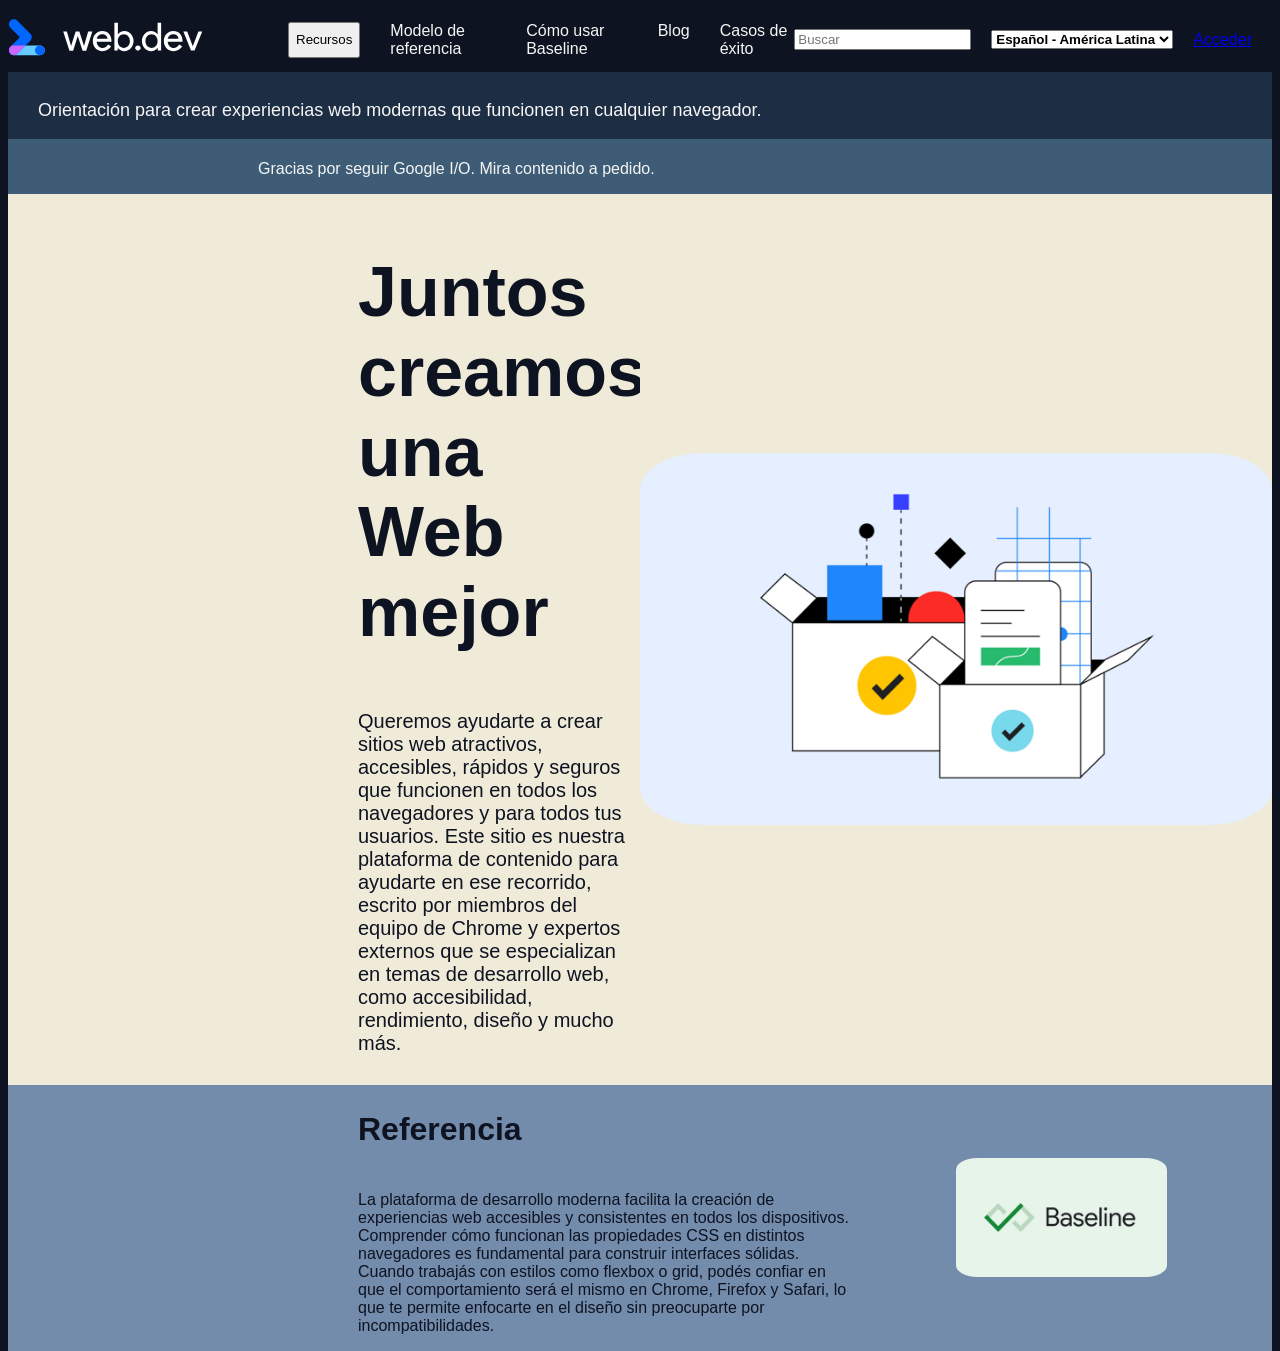
==== index_grid.html @ b3b1a706 "Flex y estilos Submenus pensados flex para ordenamiento y distribucion unica, ajuste de logo main." ====
<!DOCTYPE html>
<html lang="en">
<head>
    <meta charset="UTF-8">
    <meta name="viewport" content="width=device-width, initial-scale=1.0">
    <title>Grilla V1</title>
    <link href="./CSS/index_grid.css" rel="stylesheet"/>
</head>
<body>
    <header id="barra_menu_princ">
        <div class="menu_izq">
            <a id="logo_princ" href="./index_grid.html">
                <img src="./Imagenes/lockup-dark-theme.svg" alt="web.dev">
            </a>   
            <nav>   
                <button>Recursos</button>
                <a>Modelo de referencia</a>
                <a>Cómo usar Baseline</a>
                <a>Blog</a>
                <a>Casos de éxito</a>
            </nav>
        </div>
        <div class="menu_der">
            <div><input type="search" placeholder="Buscar"/></div>
            <select>
                <option>English</option>
                <option>Deutsch</option>
                <option selected>Español - América Latina</option>
                <option>Français</option>
                <option>Indonesia</option>
                <option>Italiano</option>
                <option>Polski</option>
                <option>Português - Brasil</option>
            </select>
            <a href ="./Formularios/form_registro.html">Acceder</a>
        </div>
    </header>

    <div class="banner_princ_1">
        <p>Orientación para crear experiencias web modernas que funcionen en cualquier navegador.</p>
    </div>

    <div class="banner_princ_2">
        <p>Gracias por seguir Google I/O. Mira contenido a pedido.</p>
    </div>

    <section class="cuerpo_pagina_info">
        <div class="articulo_main">
            <h1>Juntos creamos una Web mejor</h1>
            <p>Queremos ayudarte a crear sitios web atractivos, accesibles, rápidos y seguros que funcionen en todos los navegadores y para todos tus usuarios. Este sitio es nuestra plataforma de contenido para ayudarte en ese recorrido, escrito por miembros del equipo de Chrome y expertos externos que se especializan en temas de desarrollo web, como accesibilidad, rendimiento, diseño y mucho más.</p>
        </div>
    </section>

    <section class="cuerpo_pagina_img">
            <img src="./Imagenes/home-blue_720.png"/>
    </section>

    <footer id="pie_pagina">
        <div class="info_pie_pagina">
            <h1>Referencia</h1>
            <p>La plataforma de desarrollo moderna facilita la creación de experiencias web accesibles y consistentes en todos los dispositivos. Comprender cómo funcionan las propiedades CSS en distintos navegadores es fundamental para construir interfaces sólidas. Cuando trabajás con estilos como flexbox o grid, podés confiar en que el comportamiento será el mismo en Chrome, Firefox y Safari, lo que te permite enfocarte en el diseño sin preocuparte por incompatibilidades.</p> 
        </div>
        <div class="img_pie_pagina">
            <img src="./Imagenes/baseline-wordmark_480.png"/>
        </div>
    </footer>
</body>
</html>
---- CSS/index_grid.css ----
html {
    height: 100%;
}

* {
    box-sizing: border-box;
}

body {
    background-color: #0d1321;
    height: 100%;
    display: grid;
    grid-template-rows: 0.4fr 0.5fr 0.4fr 3fr 1.4fr;
    grid-template-columns: 50% 50%;
}

header {
    display: flex;
    color: whitesmoke;
    justify-content: space-between;
    font-family:'Trebuchet MS', 'Lucida Sans Unicode', 'Lucida Grande', 'Lucida Sans', Arial, sans-serif;
    grid-row: 1;
    grid-column: 1 / 3;
}

#logo_princ img {
    width: 200px;
    height: auto;
}

.menu_izq {
    display: flex;
    align-items: center;
    gap: 80px;
}

.menu_izq nav {
    display: flex;
    gap: 30px;
}

.menu_der {
    display: flex;
    align-items: center;
    gap: 20px;
    padding-right: 20px;
}

.menu_der select {
    font-family:'Trebuchet MS', 'Lucida Sans Unicode', 'Lucida Grande', 'Lucida Sans', Arial, sans-serif;
    font-size: normal;
    font-weight: 600;
}

.banner_princ_1 {
    font-family:'Trebuchet MS', 'Lucida Sans Unicode', 'Lucida Grande', 'Lucida Sans', Arial, sans-serif;
    color: whitesmoke;
    background-color: #1d2d44;
    grid-row: 2;
    grid-column: 1 / 3;
    padding-top: 10px;
    padding-left: 30px;
    font-weight: 500;
    font-size: large;
}

.banner_princ_2 {
    font-family:'Trebuchet MS', 'Lucida Sans Unicode', 'Lucida Grande', 'Lucida Sans', Arial, sans-serif;
    color: whitesmoke;
    background-color: #3e5c76;
    grid-row: 3;
    grid-column: 1 / 3;
    padding-top: 5px;
    padding-left: 250px;

}

/*------------------------------------------*/

.cuerpo_pagina_info {
    display: flex;
    flex-direction: column;
    background-color: #f0ebd8; 
    grid-row: 4;
    grid-column: 1 / 2;
    font-family:'Trebuchet MS', 'Lucida Sans Unicode', 'Lucida Grande', 'Lucida Sans', Arial, sans-serif;
}

.cuerpo_pagina_img {
    display: flex;
    align-items: center;
    justify-content: center;
    background-color: #f0ebd8;
    grid-row: 4;
    grid-column: 2 / 3;
}

.cuerpo_pagina_img img {
    max-width: 100%;
    height: auto;
    border-radius: 10%;
}

.articulo_main h1,
.articulo_main p {
    color: #0d1321;
    padding-left: 350px;
}

.articulo_main h1 {
    font-size : 70px;
}

.articulo_main p {
    font-size : 20px;
    padding-bottom: 10px;
}

/*------------------------------------------*/

footer {
    display: grid;
    background-color: #748cab;
    grid-row: 5;
    grid-column: 1 / 3;
    grid-template-columns: 2fr 1fr;
}

.info_pie_pagina {
    display: flex;
    flex-direction: column;
    grid-column: 1 / 2;
    font-family:'Trebuchet MS', 'Lucida Sans Unicode', 'Lucida Grande', 'Lucida Sans', Arial, sans-serif;
}

.info_pie_pagina h1,
.info_pie_pagina p  {
    color: #0d1321;
    padding-top: 5px;
    padding-left: 350px;
}

.info_pie_pagina h1 {
    font-weight: 900;
}

.img_pie_pagina {
    display: flex;
    align-items: center;
    justify-content: center;
    background-color: #748cab;
    grid-column: 2 / 3;
}

.img_pie_pagina img {
    max-width: 50%;
    height: auto;
    border-radius: 10%;
}
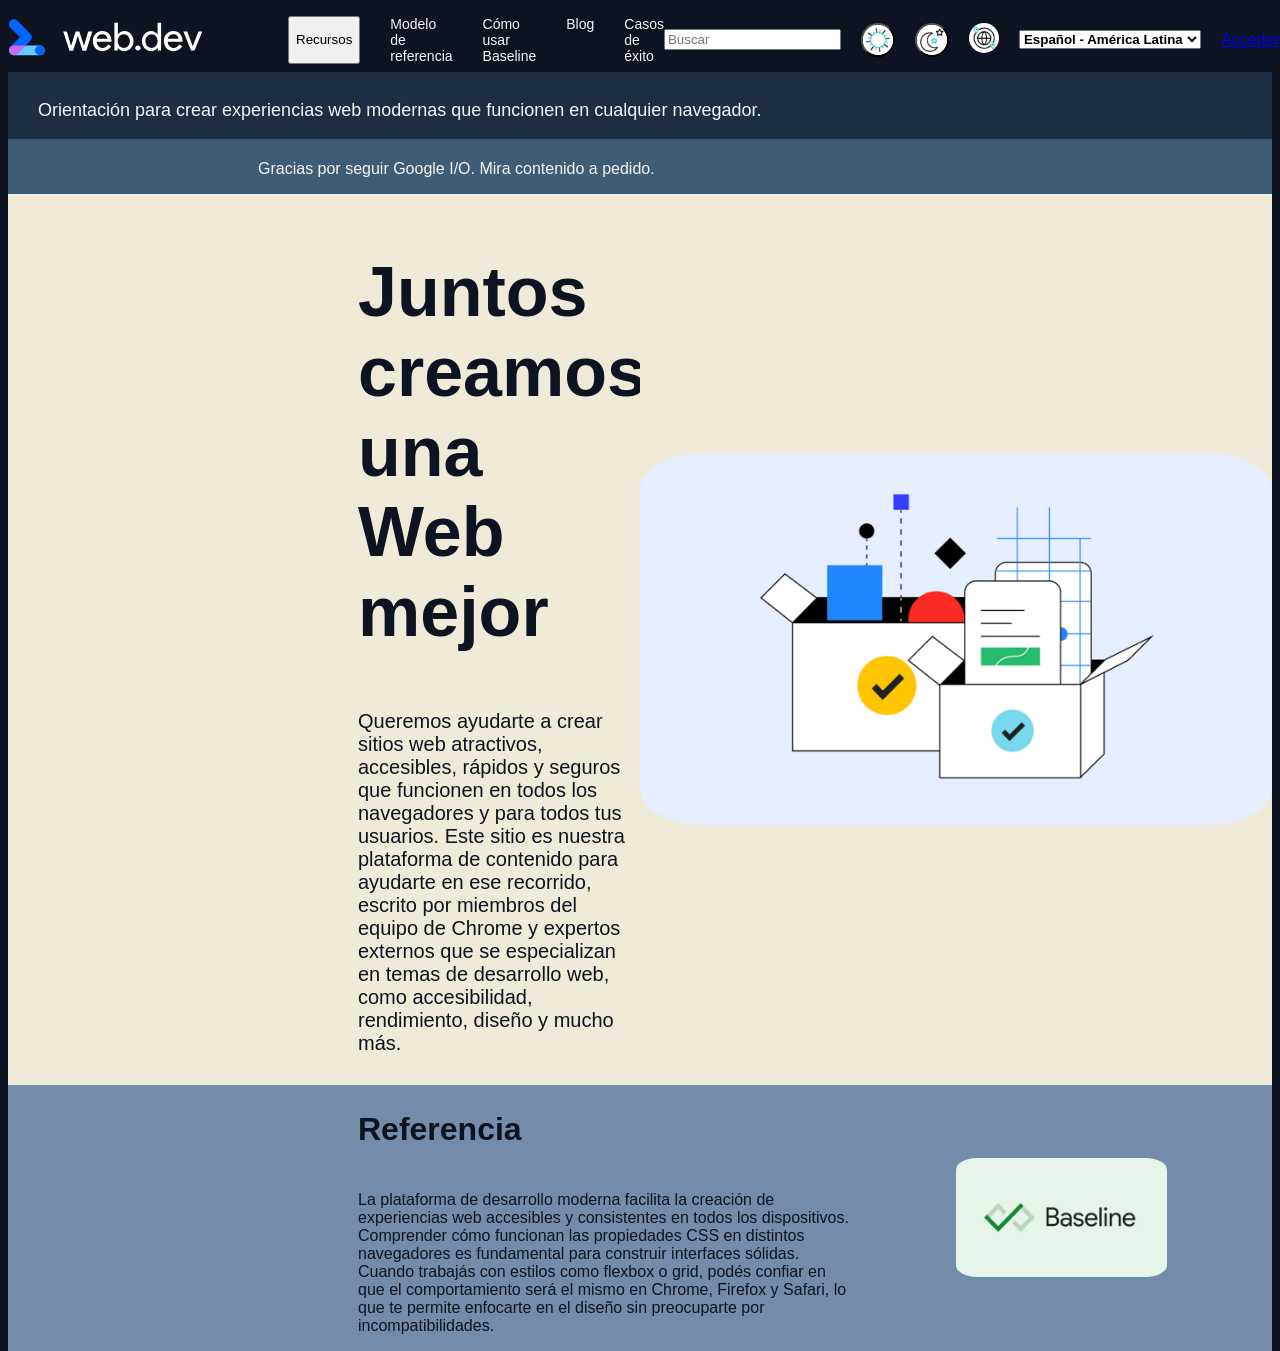
==== commit d5d67ff4: "Imagenes e Iconos Se agregan al proyecto las imagenes locales de los iconos de modo oscuro y claro (" ====
--- a/index_grid.html
+++ b/index_grid.html
@@ -21,7 +21,18 @@
             </nav>
         </div>
         <div class="menu_der">
-            <div><input type="search" placeholder="Buscar"/></div>
+            <div>
+                <input type="search" placeholder="Buscar"/>
+            </div>
+            <button type="button">
+                <img src="./Imagenes/sol.gif" alt="modo_claro"/>
+            </button>
+            <button type="button">
+                <img src="./Imagenes/noche.gif" alt="modo_oscuro"/>
+            </button>
+            <div>
+                <img src="./Imagenes/alrededor-del-mundo.gif"/>
+            </div>
             <select>
                 <option>English</option>
                 <option>Deutsch</option>
--- a/CSS/index_grid.css
+++ b/CSS/index_grid.css
@@ -26,6 +26,8 @@
 #logo_princ img {
     width: 200px;
     height: auto;
+    padding: 0;
+    line-height: 0;
 }
 
 .menu_izq {
@@ -36,6 +38,7 @@
 
 .menu_izq nav {
     display: flex;
+    font-size: 14px;
     gap: 30px;
 }
 
@@ -51,6 +54,25 @@
     font-size: normal;
     font-weight: 600;
 }
+
+.menu_der button img,
+.menu_der div img { 
+    width: 30px;
+    height: auto;
+}
+
+.menu_der div img { 
+    border-radius: 50%;
+} 
+
+.menu_der button {
+    overflow: hidden;
+    border-radius: 100%;
+    padding: 0;
+    line-height: 0;
+}
+
+/*------------------------------------------*/
 
 .banner_princ_1 {
     font-family:'Trebuchet MS', 'Lucida Sans Unicode', 'Lucida Grande', 'Lucida Sans', Arial, sans-serif;
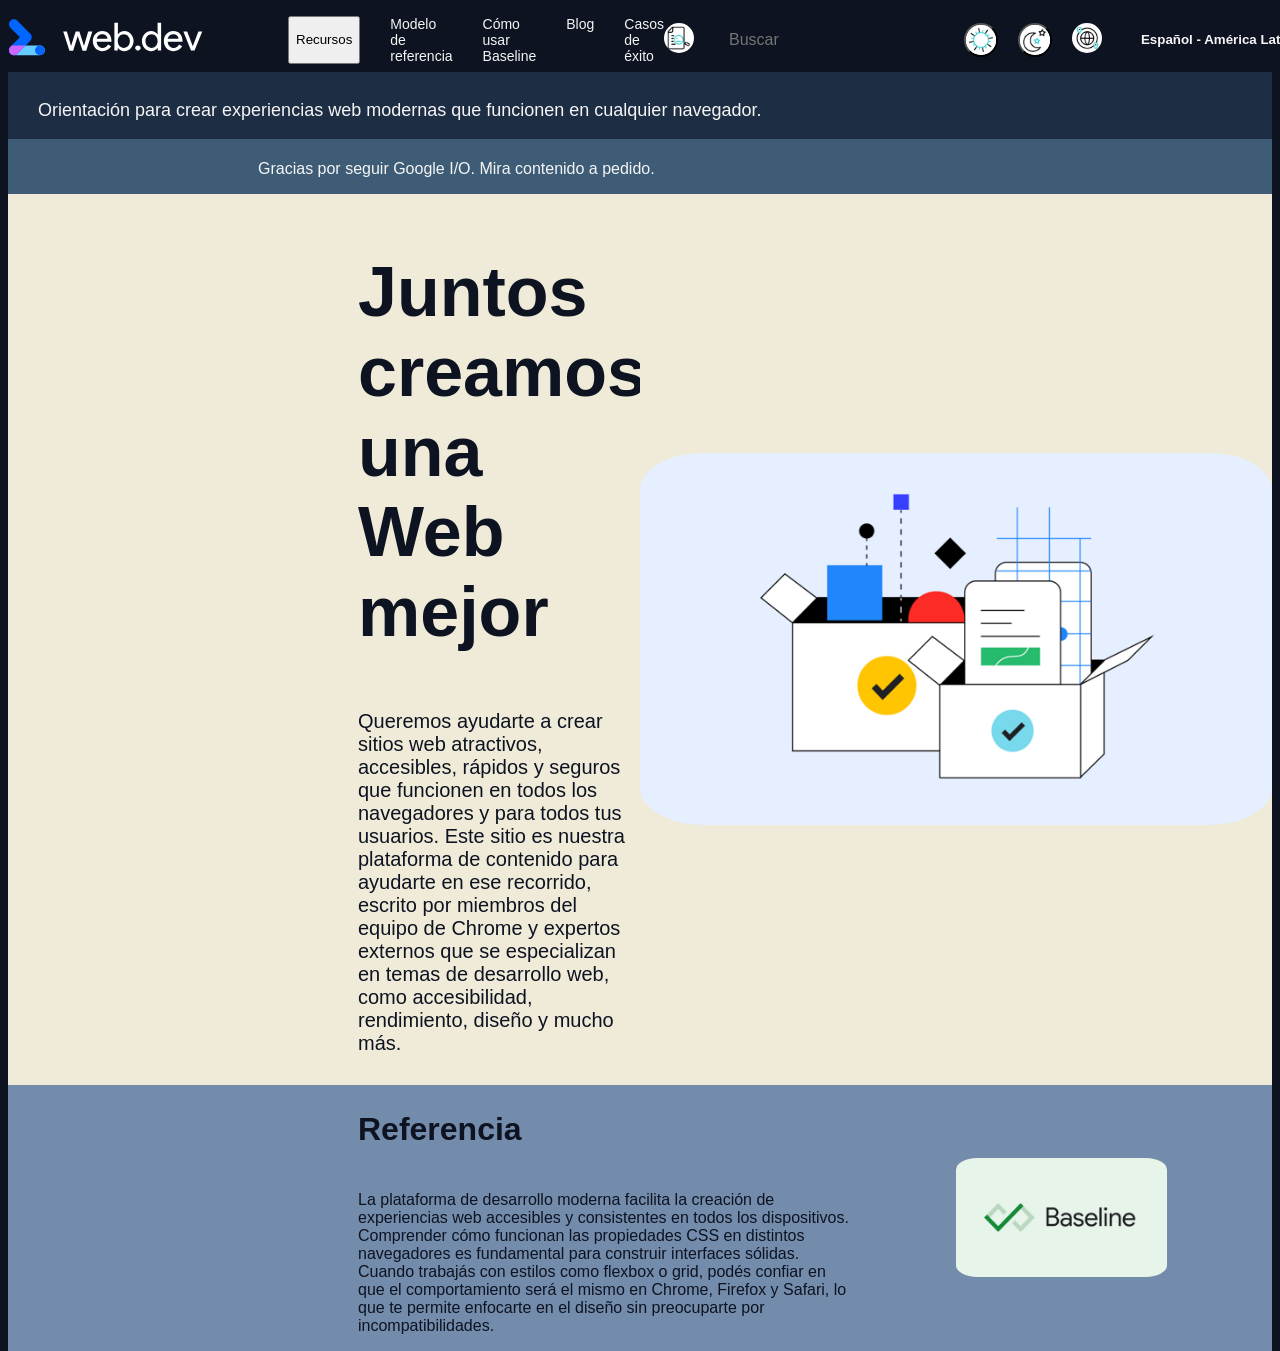
==== commit 3b63fb6e: "Icono y estilos Se agrega icono de busqueda, y se modifican estilos de input de barra de busqueda y " ====
--- a/index_grid.html
+++ b/index_grid.html
@@ -21,6 +21,9 @@
             </nav>
         </div>
         <div class="menu_der">
+            <div>
+                <img src="./Imagenes/buscar.gif"/>
+            </div>
             <div>
                 <input type="search" placeholder="Buscar"/>
             </div>
--- a/CSS/index_grid.css
+++ b/CSS/index_grid.css
@@ -12,13 +12,13 @@
     display: grid;
     grid-template-rows: 0.4fr 0.5fr 0.4fr 3fr 1.4fr;
     grid-template-columns: 50% 50%;
+    font-family:'Trebuchet MS', 'Lucida Sans Unicode', 'Lucida Grande', 'Lucida Sans', Arial, sans-serif;
 }
 
 header {
     display: flex;
     color: whitesmoke;
     justify-content: space-between;
-    font-family:'Trebuchet MS', 'Lucida Sans Unicode', 'Lucida Grande', 'Lucida Sans', Arial, sans-serif;
     grid-row: 1;
     grid-column: 1 / 3;
 }
@@ -50,9 +50,23 @@
 }
 
 .menu_der select {
-    font-family:'Trebuchet MS', 'Lucida Sans Unicode', 'Lucida Grande', 'Lucida Sans', Arial, sans-serif;
+    font-family: "Google Sans", "Noto Sans", "Noto Sans JP", "Noto Sans KR", "Noto Naskh Arabic", "Noto Sans Thai", "Noto Sans Hebrew", "Noto Sans Bengali", sans-serif;
     font-size: normal;
     font-weight: 600;
+    background-color: #0d1321;
+    color: whitesmoke;
+    border-radius: 20px;
+    border: none;
+    padding: 8px 15px;
+}
+
+.menu_der input {
+    background-color: #0d1321;
+    color: whitesmoke;
+    border-radius: 20px;
+    border: none;
+    padding: 8px 15px;
+    font-size: 16px;
 }
 
 .menu_der button img,
@@ -72,10 +86,16 @@
     line-height: 0;
 }
 
+.menu_der a {
+    color: whitesmoke;
+    font-size: normal;
+    font-weight: 600;
+    text-decoration: none;
+}
+
 /*------------------------------------------*/
 
 .banner_princ_1 {
-    font-family:'Trebuchet MS', 'Lucida Sans Unicode', 'Lucida Grande', 'Lucida Sans', Arial, sans-serif;
     color: whitesmoke;
     background-color: #1d2d44;
     grid-row: 2;
@@ -87,7 +107,6 @@
 }
 
 .banner_princ_2 {
-    font-family:'Trebuchet MS', 'Lucida Sans Unicode', 'Lucida Grande', 'Lucida Sans', Arial, sans-serif;
     color: whitesmoke;
     background-color: #3e5c76;
     grid-row: 3;
@@ -105,7 +124,6 @@
     background-color: #f0ebd8; 
     grid-row: 4;
     grid-column: 1 / 2;
-    font-family:'Trebuchet MS', 'Lucida Sans Unicode', 'Lucida Grande', 'Lucida Sans', Arial, sans-serif;
 }
 
 .cuerpo_pagina_img {
@@ -152,7 +170,6 @@
     display: flex;
     flex-direction: column;
     grid-column: 1 / 2;
-    font-family:'Trebuchet MS', 'Lucida Sans Unicode', 'Lucida Grande', 'Lucida Sans', Arial, sans-serif;
 }
 
 .info_pie_pagina h1,
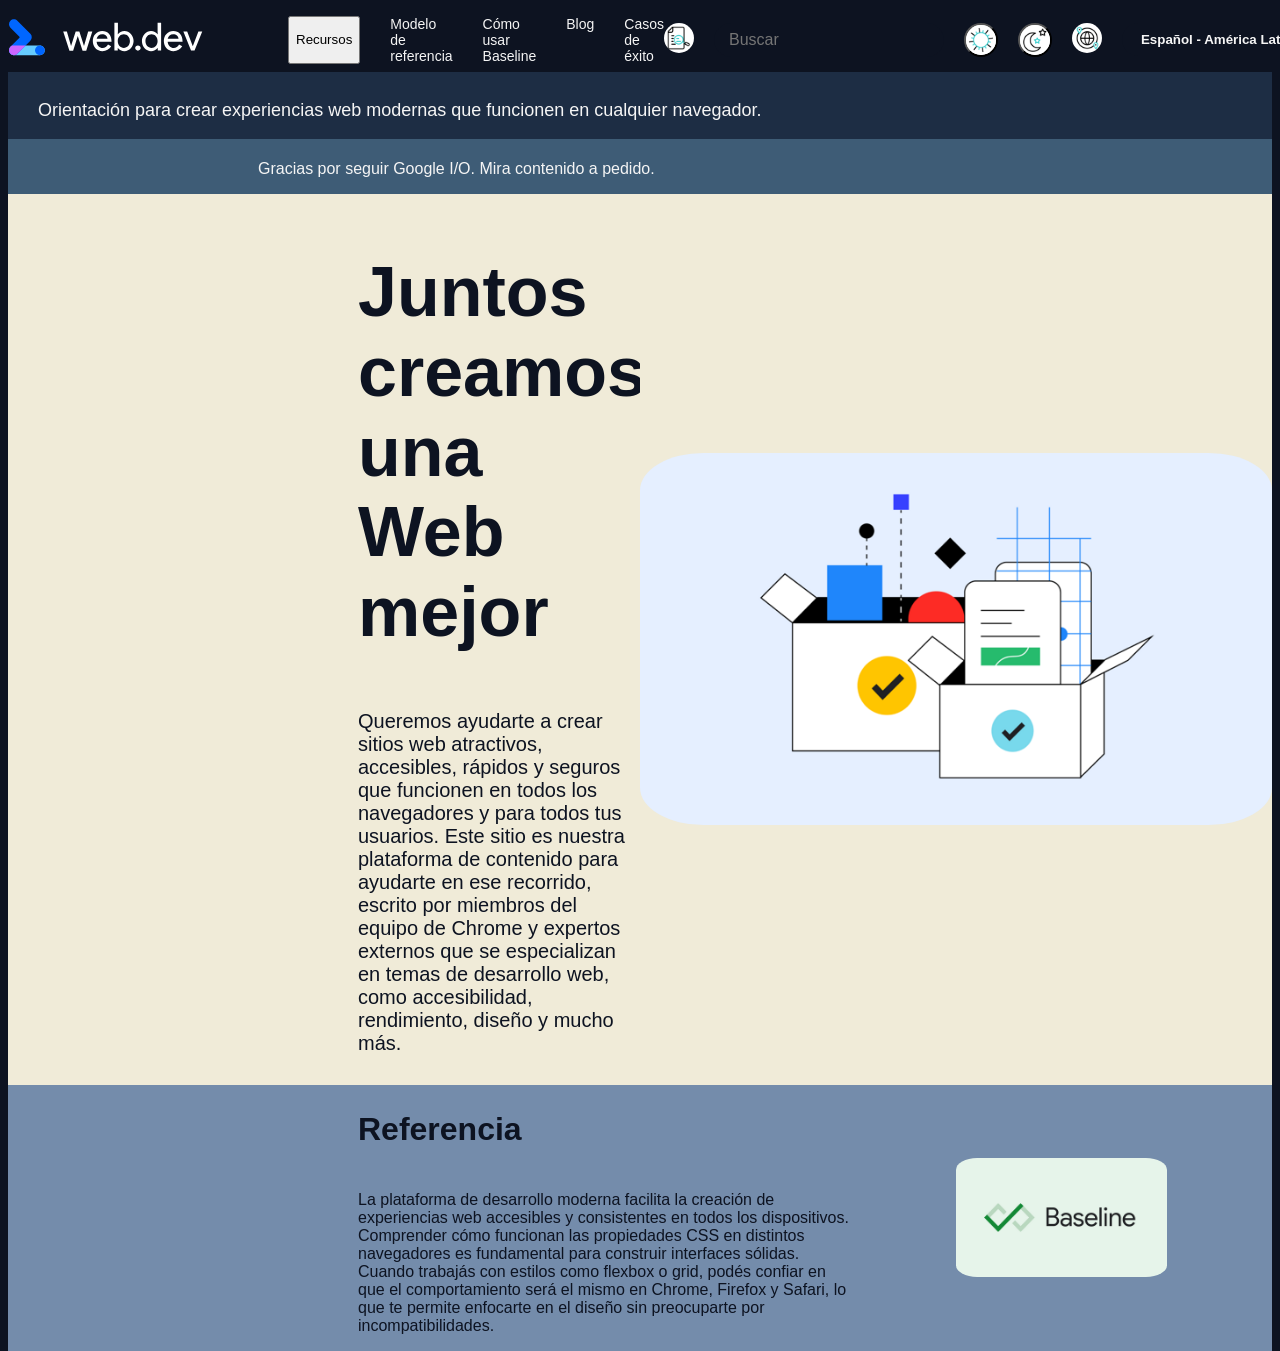
==== commit 5ff35d64: "Logica de botones Se agrega pequeña logica de cursor sobre barra de busqueda input, iconos de modo c" ====
--- a/index_grid.html
+++ b/index_grid.html
@@ -13,7 +13,7 @@
                 <img src="./Imagenes/lockup-dark-theme.svg" alt="web.dev">
             </a>   
             <nav>   
-                <button>Recursos</button>
+                <button type="button">Recursos</button>
                 <a>Modelo de referencia</a>
                 <a>Cómo usar Baseline</a>
                 <a>Blog</a>
--- a/CSS/index_grid.css
+++ b/CSS/index_grid.css
@@ -26,8 +26,6 @@
 #logo_princ img {
     width: 200px;
     height: auto;
-    padding: 0;
-    line-height: 0;
 }
 
 .menu_izq {
@@ -40,6 +38,10 @@
     display: flex;
     font-size: 14px;
     gap: 30px;
+}
+
+.menu_izq nav button:hover {
+    cursor: pointer;
 }
 
 .menu_der {
@@ -69,6 +71,11 @@
     font-size: 16px;
 }
 
+.menu_der input:hover {
+    background-color: #233b6d;
+    cursor: text;
+}
+
 .menu_der button img,
 .menu_der div img { 
     width: 30px;
@@ -86,6 +93,10 @@
     line-height: 0;
 }
 
+.menu_der button,select:hover {
+    cursor: pointer;
+}
+
 .menu_der a {
     color: whitesmoke;
     font-size: normal;
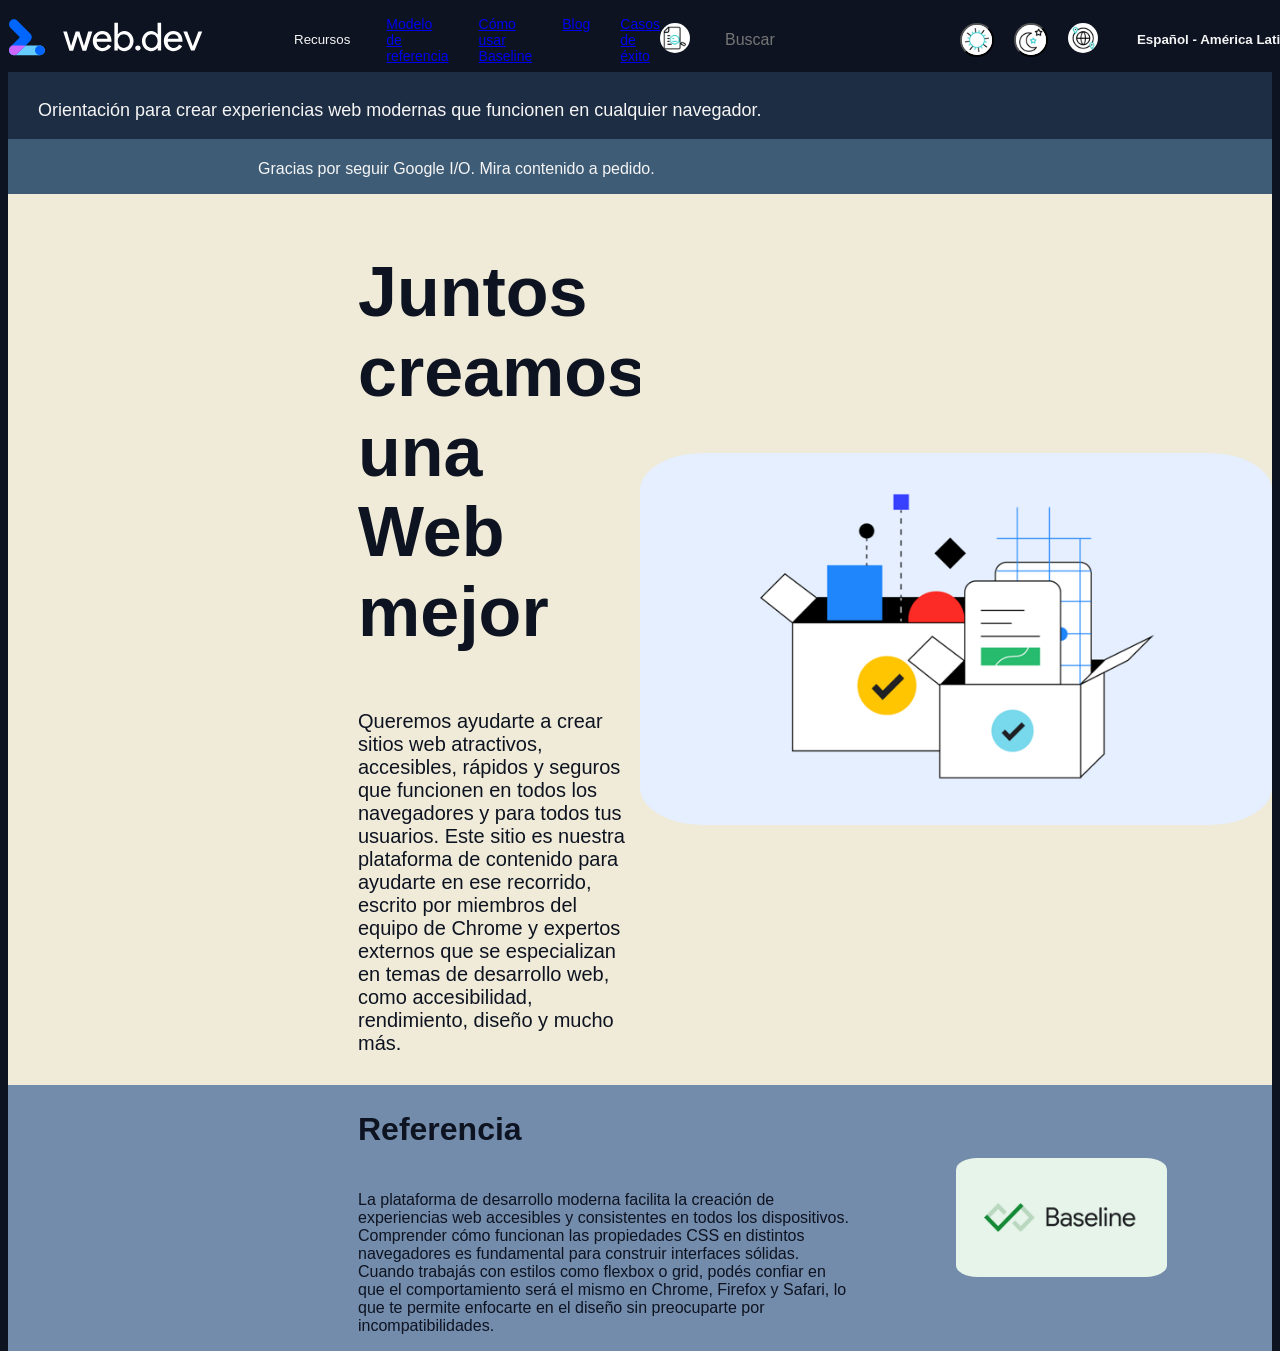
==== commit 0f966615: "URL de referencia Se agregan a etiquetas de links de navegacion url reales a pagina maqueta para mas" ====
--- a/index_grid.html
+++ b/index_grid.html
@@ -14,10 +14,10 @@
             </a>   
             <nav>   
                 <button type="button">Recursos</button>
-                <a>Modelo de referencia</a>
-                <a>Cómo usar Baseline</a>
-                <a>Blog</a>
-                <a>Casos de éxito</a>
+                <a href="https://web.dev/baseline?hl=es-419">Modelo de referencia</a>
+                <a href="https://web.dev/how-to-use-baseline?hl=es-419">Cómo usar Baseline</a>
+                <a href="https://web.dev/blog?hl=es-419">Blog</a>
+                <a href="https://web.dev/case-studies?hl=es-419">Casos de éxito</a>
             </nav>
         </div>
         <div class="menu_der">
--- a/CSS/index_grid.css
+++ b/CSS/index_grid.css
@@ -40,6 +40,12 @@
     gap: 30px;
 }
 
+.menu_izq nav button {
+    background-color: #0d1321;
+    color: whitesmoke;
+    border: none;
+}
+
 .menu_izq nav button:hover {
     cursor: pointer;
 }
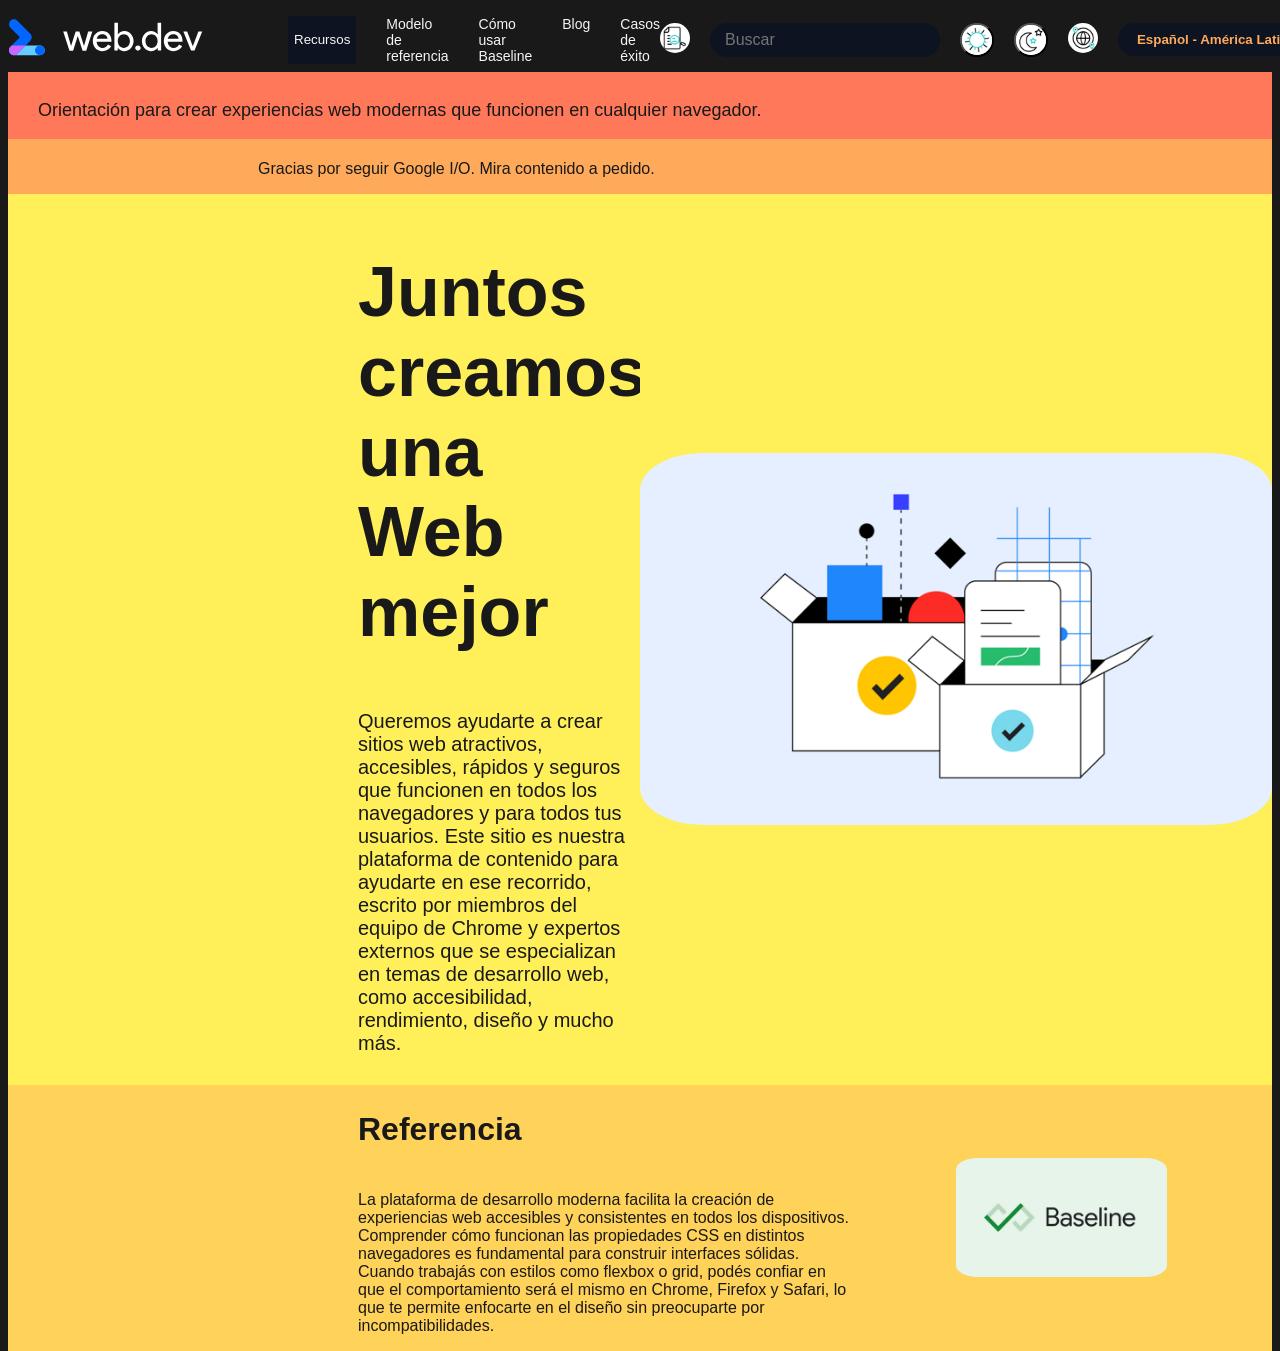
==== commit cd2acf10: "Modo Claro Se copia archivo css principal (modo oscuro) y solo se modifican colores de funtes para s" ====
--- a/index_grid.html
+++ b/index_grid.html
@@ -5,6 +5,7 @@
     <meta name="viewport" content="width=device-width, initial-scale=1.0">
     <title>Grilla V1</title>
     <link href="./CSS/index_grid.css" rel="stylesheet"/>
+    <link href="./CSS/index_grid_claro.css" rel="stylesheet"/>
 </head>
 <body>
     <header id="barra_menu_princ">
--- a/CSS/index_grid.css
+++ b/CSS/index_grid.css
@@ -40,6 +40,11 @@
     gap: 30px;
 }
 
+.menu_izq nav a{
+    color: whitesmoke;
+    text-decoration: none;
+}
+
 .menu_izq nav button {
     background-color: #0d1321;
     color: whitesmoke;
--- a/CSS/index_grid_claro.css
+++ b/CSS/index_grid_claro.css
@@ -0,0 +1,222 @@
+html {
+    height: 100%;
+}
+
+* {
+    box-sizing: border-box;
+}
+
+body {
+    background-color: #191919;
+    height: 100%;
+    display: grid;
+    grid-template-rows: 0.4fr 0.5fr 0.4fr 3fr 1.4fr;
+    grid-template-columns: 50% 50%;
+    font-family:'Trebuchet MS', 'Lucida Sans Unicode', 'Lucida Grande', 'Lucida Sans', Arial, sans-serif;
+}
+
+header {
+    display: flex;
+    color: whitesmoke;
+    justify-content: space-between;
+    grid-row: 1;
+    grid-column: 1 / 3;
+}
+
+#logo_princ img {
+    width: 200px;
+    height: auto;
+}
+
+.menu_izq {
+    display: flex;
+    align-items: center;
+    gap: 80px;
+}
+
+.menu_izq nav {
+    display: flex;
+    font-size: 14px;
+    gap: 30px;
+}
+
+.menu_izq nav a{
+    color: whitesmoke;
+    text-decoration: none;
+}
+
+.menu_izq nav button {
+    background-color: #0d1321;
+    color: whitesmoke;
+    border: none;
+}
+
+.menu_izq nav button:hover {
+    cursor: pointer;
+}
+
+.menu_der {
+    display: flex;
+    align-items: center;
+    gap: 20px;
+    padding-right: 20px;
+}
+
+.menu_der select {
+    font-family: "Google Sans", "Noto Sans", "Noto Sans JP", "Noto Sans KR", "Noto Naskh Arabic", "Noto Sans Thai", "Noto Sans Hebrew", "Noto Sans Bengali", sans-serif;
+    font-size: normal;
+    font-weight: 600;
+    background-color: #0d1321;
+    color: #FFAA5A;
+    border-radius: 20px;
+    border: none;
+    padding: 8px 15px;
+}
+
+.menu_der input {
+    background-color: #0d1321;
+    color: #FFAA5A;
+    border-radius: 20px;
+    border: none;
+    padding: 8px 15px;
+    font-size: 16px;
+}
+
+.menu_der input:hover {
+    background-color: #fff696;
+    color: #191919;
+    cursor: text;
+}
+
+.menu_der button img,
+.menu_der div img { 
+    width: 30px;
+    height: auto;
+}
+
+.menu_der div img { 
+    border-radius: 50%;
+} 
+
+.menu_der button {
+    overflow: hidden;
+    border-radius: 100%;
+    padding: 0;
+    line-height: 0;
+}
+
+.menu_der button,select:hover {
+    cursor: pointer;
+}
+
+.menu_der a {
+    color: #FFAA5A;
+    font-size: normal;
+    font-weight: 600;
+    text-decoration: none;
+}
+
+/*------------------------------------------*/
+
+.banner_princ_1 {
+    color: #191919;
+    background-color: #FF785A;
+    grid-row: 2;
+    grid-column: 1 / 3;
+    padding-top: 10px;
+    padding-left: 30px;
+    font-weight: 500;
+    font-size: large;
+}
+
+.banner_princ_2 {
+    color: #191919;
+    background-color: #FFAA5A;
+    grid-row: 3;
+    grid-column: 1 / 3;
+    padding-top: 5px;
+    padding-left: 250px;
+
+}
+
+/*------------------------------------------*/
+
+.cuerpo_pagina_info {
+    display: flex;
+    flex-direction: column;
+    background-color: #FFF05A; 
+    grid-row: 4;
+    grid-column: 1 / 2;
+}
+
+.cuerpo_pagina_img {
+    display: flex;
+    align-items: center;
+    justify-content: center;
+    background-color: #FFF05A;
+    grid-row: 4;
+    grid-column: 2 / 3;
+}
+
+.cuerpo_pagina_img img {
+    max-width: 100%;
+    height: auto;
+    border-radius: 10%;
+}
+
+.articulo_main h1,
+.articulo_main p {
+    color: #191919;
+    padding-left: 350px;
+}
+
+.articulo_main h1 {
+    font-size : 70px;
+}
+
+.articulo_main p {
+    font-size : 20px;
+    padding-bottom: 10px;
+}
+
+/*------------------------------------------*/
+
+footer {
+    display: grid;
+    background-color: #FFD25A;
+    grid-row: 5;
+    grid-column: 1 / 3;
+    grid-template-columns: 2fr 1fr;
+}
+
+.info_pie_pagina {
+    display: flex;
+    flex-direction: column;
+    grid-column: 1 / 2;
+}
+
+.info_pie_pagina h1,
+.info_pie_pagina p  {
+    color: #191919;
+    padding-top: 5px;
+    padding-left: 350px;
+}
+
+.info_pie_pagina h1 {
+    font-weight: 900;
+}
+
+.img_pie_pagina {
+    display: flex;
+    align-items: center;
+    justify-content: center;
+    background-color: #FFD25A;
+    grid-column: 2 / 3;
+}
+
+.img_pie_pagina img {
+    max-width: 50%;
+    height: auto;
+    border-radius: 10%;
+}
+
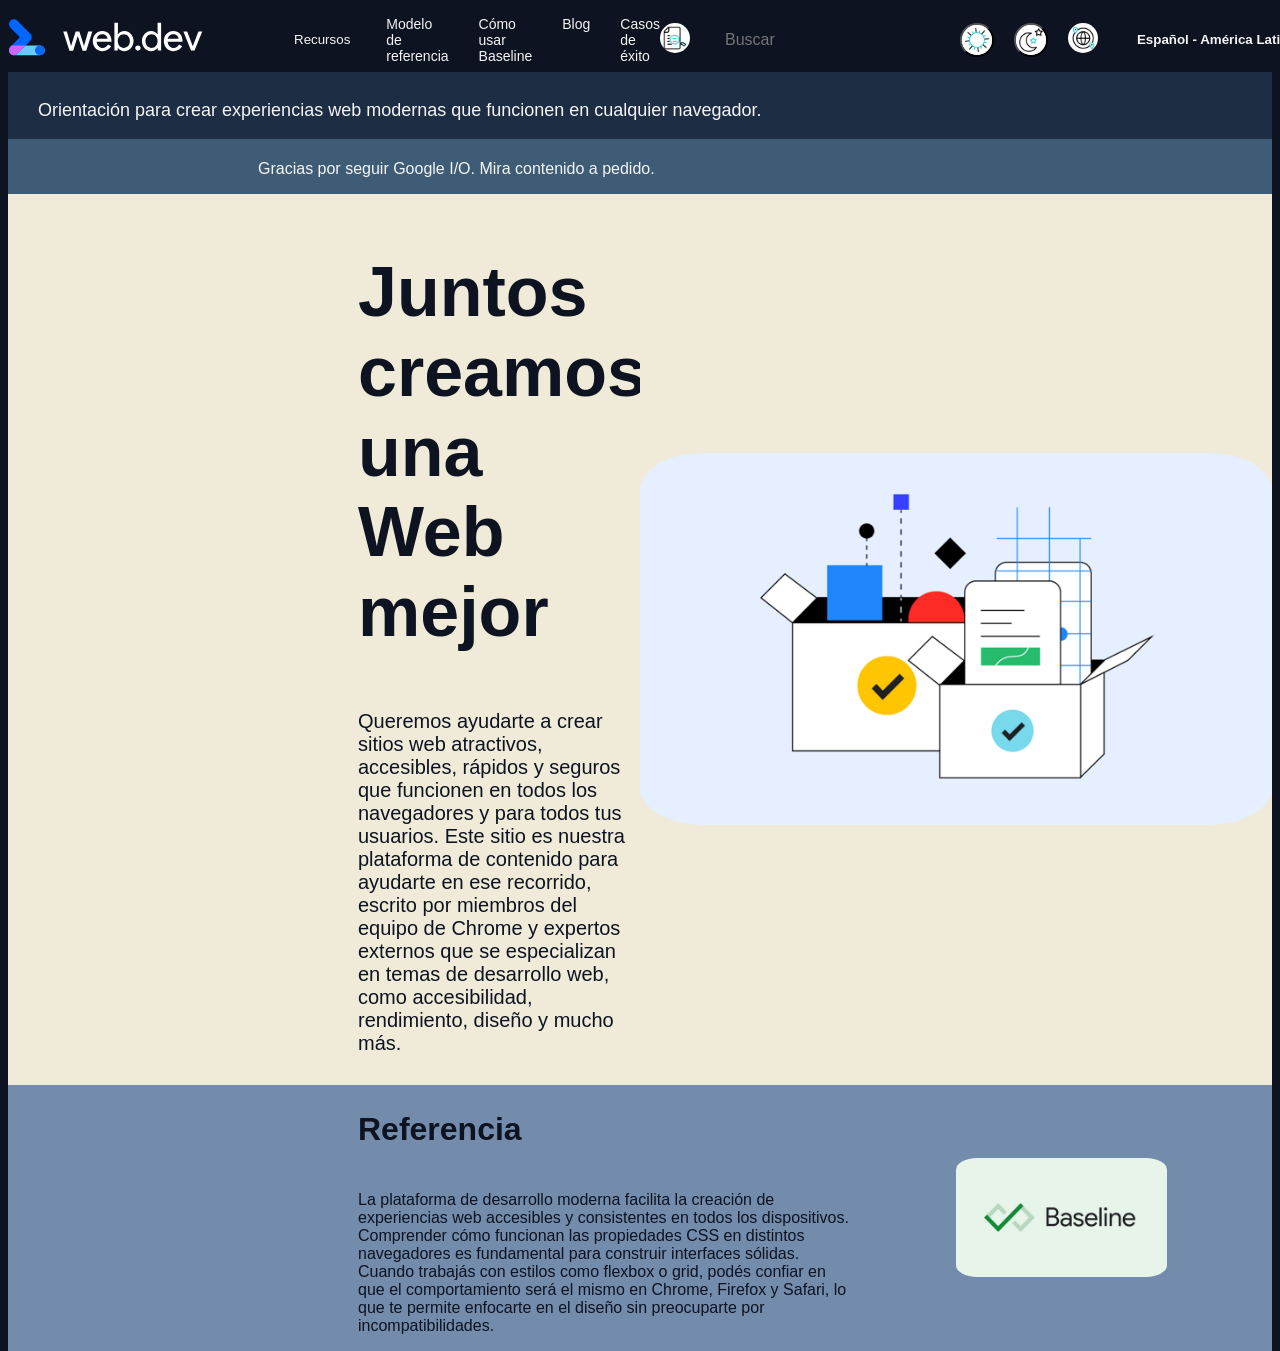
==== commit fc7d79dd: "Comenta CSS Se comenta css con modo claro hasta ver la forma de relacionarlo con el boton" ====
--- a/index_grid.html
+++ b/index_grid.html
@@ -5,7 +5,7 @@
     <meta name="viewport" content="width=device-width, initial-scale=1.0">
     <title>Grilla V1</title>
     <link href="./CSS/index_grid.css" rel="stylesheet"/>
-    <link href="./CSS/index_grid_claro.css" rel="stylesheet"/>
+    <!-- <link href="./CSS/index_grid_claro.css" rel="stylesheet"/> -->
 </head>
 <body>
     <header id="barra_menu_princ">
--- a/CSS/index_grid_claro.css
+++ b/CSS/index_grid_claro.css
@@ -120,7 +120,7 @@
 
 .banner_princ_1 {
     color: #191919;
-    background-color: #FF785A;
+    background-color: #ff8d73;
     grid-row: 2;
     grid-column: 1 / 3;
     padding-top: 10px;
@@ -131,7 +131,7 @@
 
 .banner_princ_2 {
     color: #191919;
-    background-color: #FFAA5A;
+    background-color: #ffb875;
     grid-row: 3;
     grid-column: 1 / 3;
     padding-top: 5px;
@@ -144,7 +144,7 @@
 .cuerpo_pagina_info {
     display: flex;
     flex-direction: column;
-    background-color: #FFF05A; 
+    background-color: #f8ef93; 
     grid-row: 4;
     grid-column: 1 / 2;
 }
@@ -153,7 +153,7 @@
     display: flex;
     align-items: center;
     justify-content: center;
-    background-color: #FFF05A;
+    background-color: #f8ef93;
     grid-row: 4;
     grid-column: 2 / 3;
 }
@@ -183,7 +183,7 @@
 
 footer {
     display: grid;
-    background-color: #FFD25A;
+    background-color: #fcd467;
     grid-row: 5;
     grid-column: 1 / 3;
     grid-template-columns: 2fr 1fr;
@@ -210,7 +210,7 @@
     display: flex;
     align-items: center;
     justify-content: center;
-    background-color: #FFD25A;
+    background-color: #fcd467;
     grid-column: 2 / 3;
 }
 
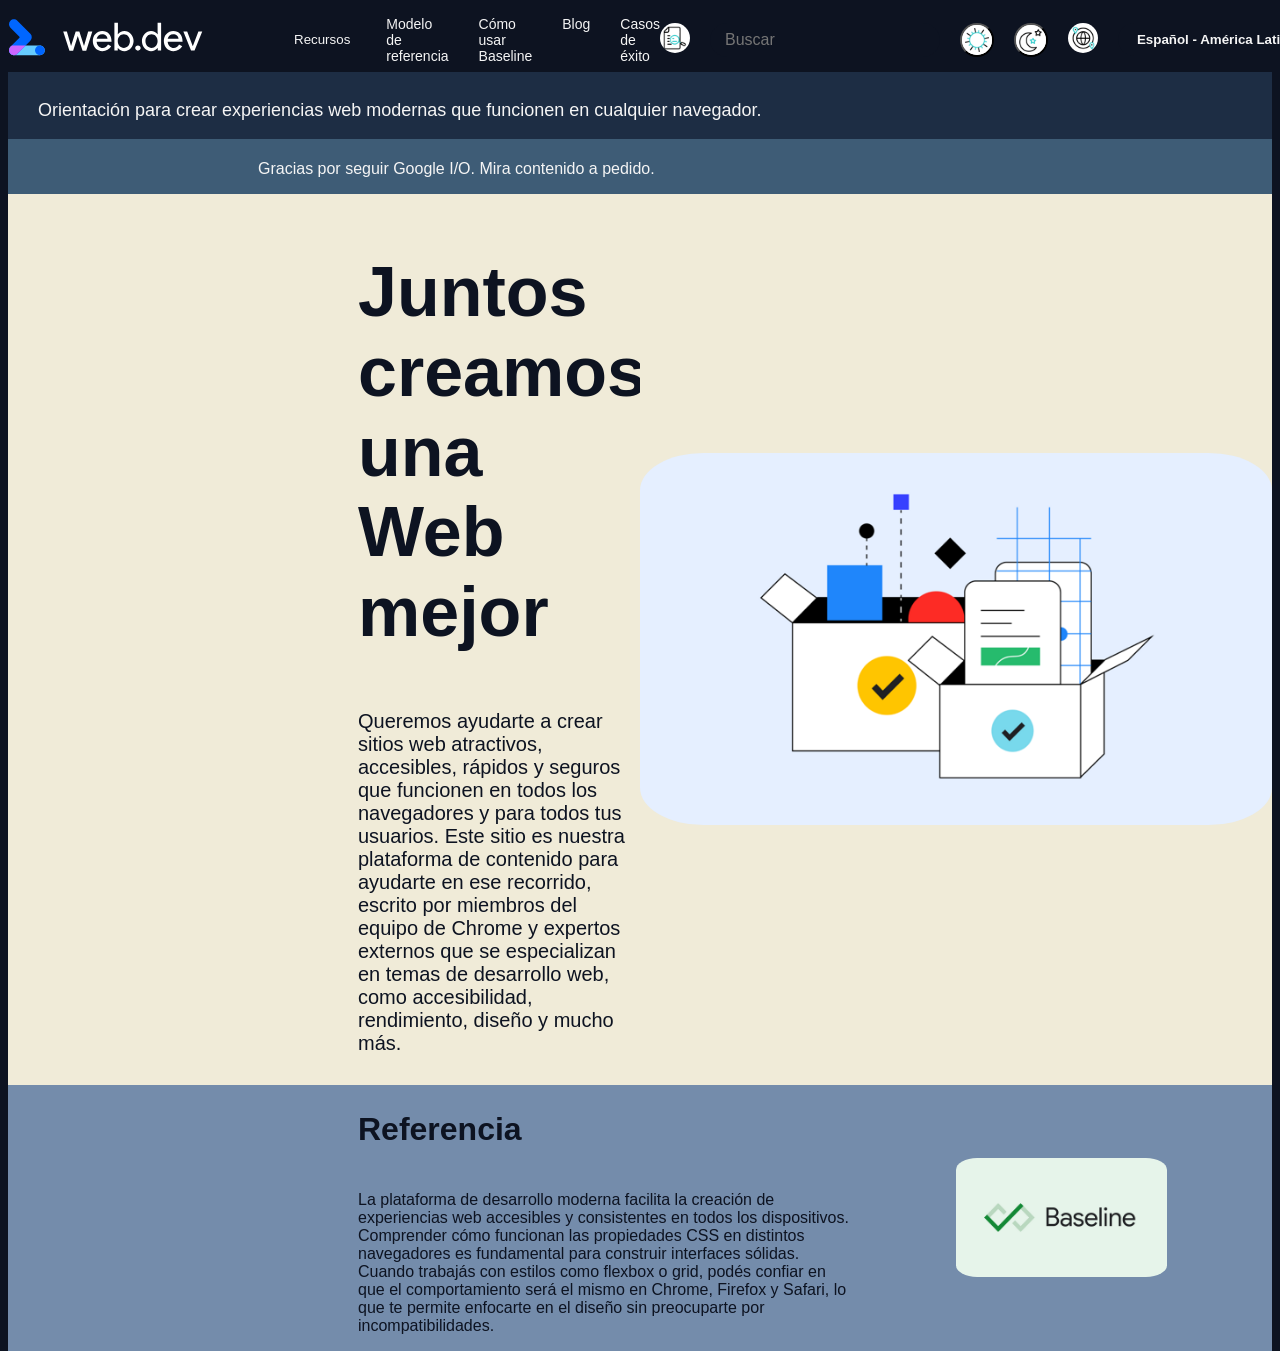
==== commit 34c83d5c: "Javascript Se agrega codigo javascript basico para cambio de hoja css para cambiar de modo claro y m" ====
--- a/index_grid.html
+++ b/index_grid.html
@@ -28,10 +28,10 @@
             <div>
                 <input type="search" placeholder="Buscar"/>
             </div>
-            <button type="button">
+            <button id="modoClaro" type="button">
                 <img src="./Imagenes/sol.gif" alt="modo_claro"/>
             </button>
-            <button type="button">
+            <button id="modoOscuro" type="button">
                 <img src="./Imagenes/noche.gif" alt="modo_oscuro"/>
             </button>
             <div>
@@ -79,5 +79,7 @@
             <img src="./Imagenes/baseline-wordmark_480.png"/>
         </div>
     </footer>
+
+    <script src="index_grid.js"></script>
 </body>
 </html>
